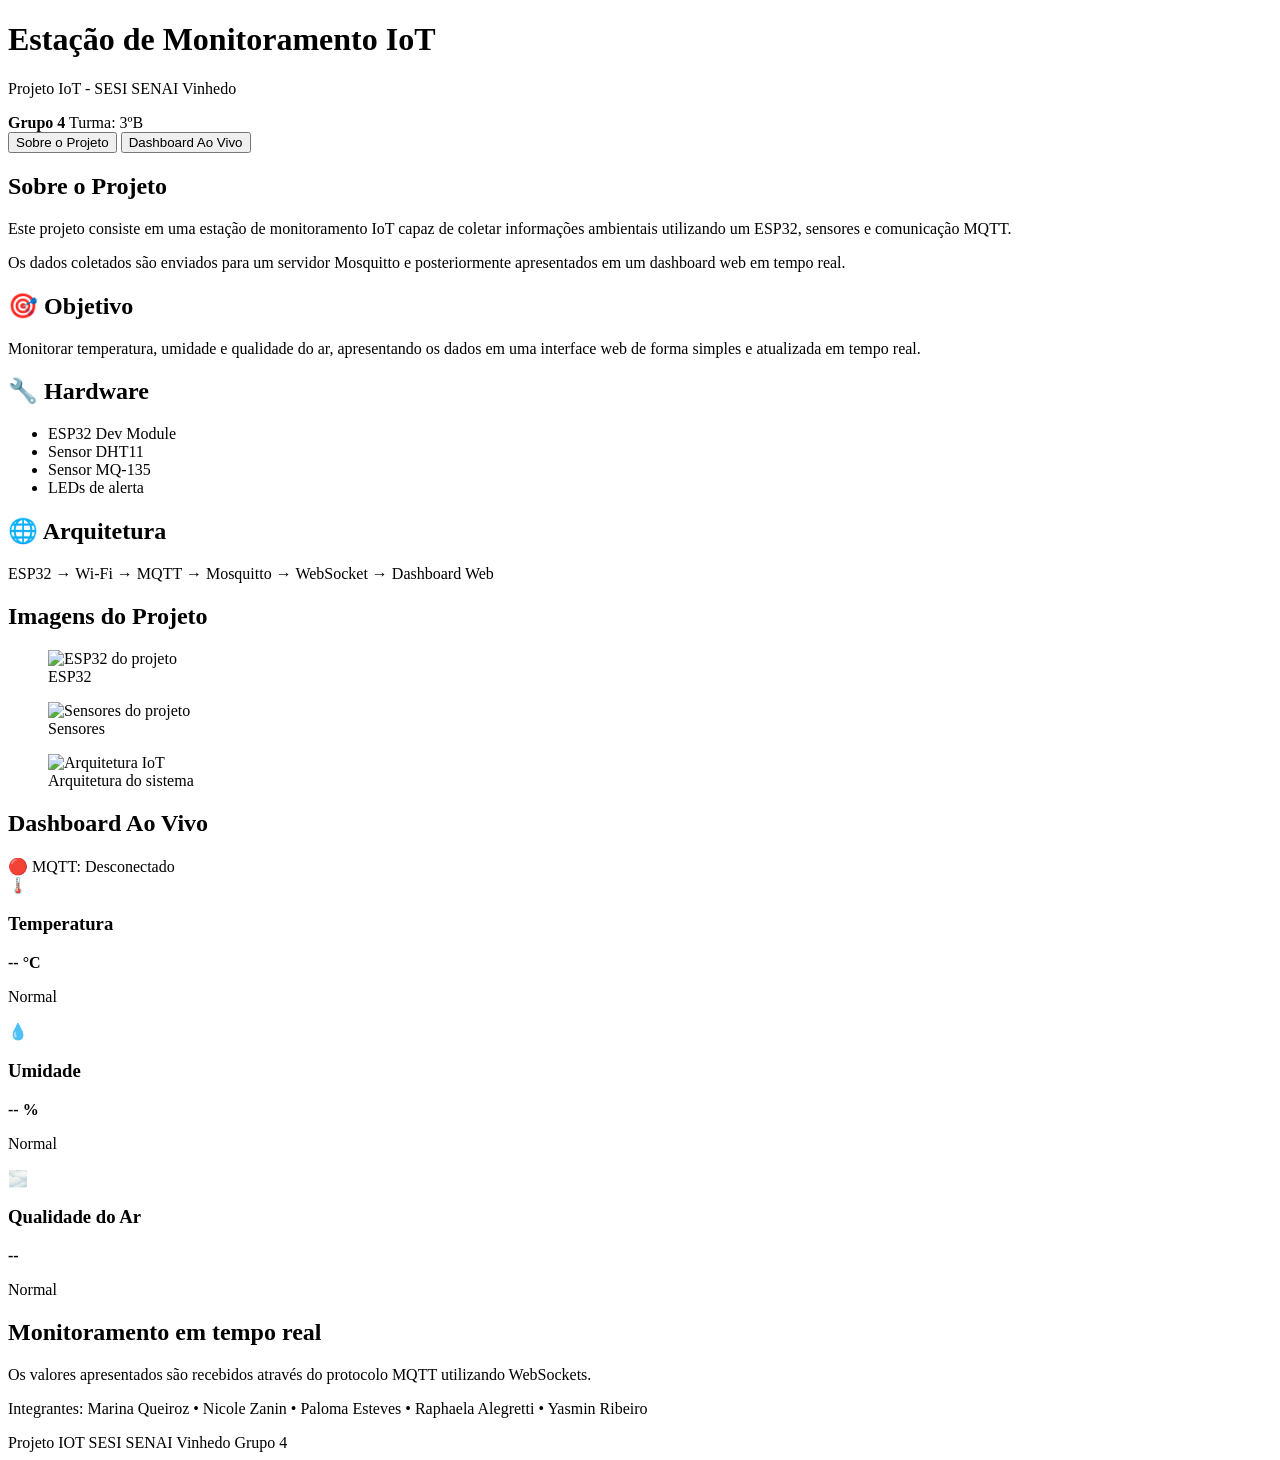
==== pages/index.html @ 0d3b6b22 "pastas certas" ====
<!DOCTYPE html>

<html lang="pt-BR">
<head>
    <meta charset="UTF-8">
    <meta name="viewport" content="width=device-width, initial-scale=1.0">

<title>Estação de Monitoramento IoT</title>

<link rel="stylesheet" href="index.css">

<!-- Biblioteca Paho MQTT -->
<script src="https://cdnjs.cloudflare.com/ajax/libs/paho-mqtt/1.0.1/mqttws31.min.js"></script>


</head>

<body>

<header class="cabecalho">
    <div class="titulo">
        <h1>Estação de Monitoramento IoT</h1>
        <p>Projeto IoT - SESI SENAI Vinhedo</p>
    </div>

    <div class="grupo">
        <strong>Grupo 4</strong>
        <span>Turma: 3ºB</span>
    </div>
</header>

<nav class="menu">
    <button id="btnSobre" class="ativo">Sobre o Projeto</button>
    <button id="btnDashboard">Dashboard Ao Vivo</button>
</nav>

<main>

    <!-- ================= SOBRE O PROJETO ================= -->

    <section id="sobre" class="pagina ativa">

        <article class="hero">
            <h2>Sobre o Projeto</h2>

            <p>
                Este projeto consiste em uma estação de monitoramento IoT
                capaz de coletar informações ambientais utilizando um ESP32,
                sensores e comunicação MQTT.
            </p>

            <p>
                Os dados coletados são enviados para um servidor Mosquitto
                e posteriormente apresentados em um dashboard web em tempo real.
            </p>
        </article>

        <section class="conteudo">

            <article class="card-info">
                <h2>🎯 Objetivo</h2>

                <p>
                    Monitorar temperatura, umidade e qualidade do ar,
                    apresentando os dados em uma interface web de forma
                    simples e atualizada em tempo real.
                </p>
            </article>

            <article class="card-info">
                <h2>🔧 Hardware</h2>

                <ul>
                    <li>ESP32 Dev Module</li>
                    <li>Sensor DHT11</li>
                    <li>Sensor MQ-135</li>
                    <li>LEDs de alerta</li>
                </ul>
            </article>

            <article class="card-info">
                <h2>🌐 Arquitetura</h2>

                <p>
                    ESP32 → Wi-Fi → MQTT → Mosquitto →
                    WebSocket → Dashboard Web
                </p>
            </article>

        </section>

        <section class="galeria">

            <h2>Imagens do Projeto</h2>

            <div class="imagens">

                <figure>
                    <img src="imagens/esp32.jpg" alt="ESP32 do projeto">
                    <figcaption>ESP32</figcaption>
                </figure>

                <figure>
                    <img src="imagens/sensores.jpg" alt="Sensores do projeto">
                    <figcaption>Sensores</figcaption>
                </figure>

                <figure>
                    <img src="imagens/arquitetura.jpg" alt="Arquitetura IoT">
                    <figcaption>Arquitetura do sistema</figcaption>
                </figure>

            </div>

        </section>

    </section>


    <!-- ================= DASHBOARD ================= -->

    <section id="dashboard" class="pagina">

        <section class="dashboard-header">
            <h2>Dashboard Ao Vivo</h2>

            <div id="status" class="status desconectado">
                🔴 MQTT: Desconectado
            </div>
        </section>


        <section class="dashboard">

            <article class="sensor-card temperatura">
                <div class="icone">🌡️</div>

                <h3>Temperatura</h3>

                <strong id="temperatura">-- °C</strong>

                <p id="alertaTemperatura">Normal</p>
            </article>


            <article class="sensor-card umidade">
                <div class="icone">💧</div>

                <h3>Umidade</h3>

                <strong id="umidade">-- %</strong>

                <p id="alertaUmidade">Normal</p>
            </article>


            <article class="sensor-card ar">
                <div class="icone">🌫️</div>

                <h3>Qualidade do Ar</h3>

                <strong id="qualidadeAr">--</strong>

                <p id="alertaAr">Normal</p>
            </article>

        </section>


        <section class="informacao">

            <h2>Monitoramento em tempo real</h2>

            <p>
                Os valores apresentados são recebidos através do protocolo
                MQTT utilizando WebSockets.
            </p>

        </section>

    </section>

</main>


<!-- ================= RODAPÉ ================= -->

<footer>

    <p>
        Integrantes:
        Marina Queiroz • Nicole Zanin • Paloma Esteves • Raphaela Alegretti • Yasmin Ribeiro
    </p>

    <div class="banner">
        Projeto IOT SESI SENAI Vinhedo Grupo 4
    </div>

</footer>


<!-- JavaScript -->
<script src="index.js"></script>

</body>
</html>
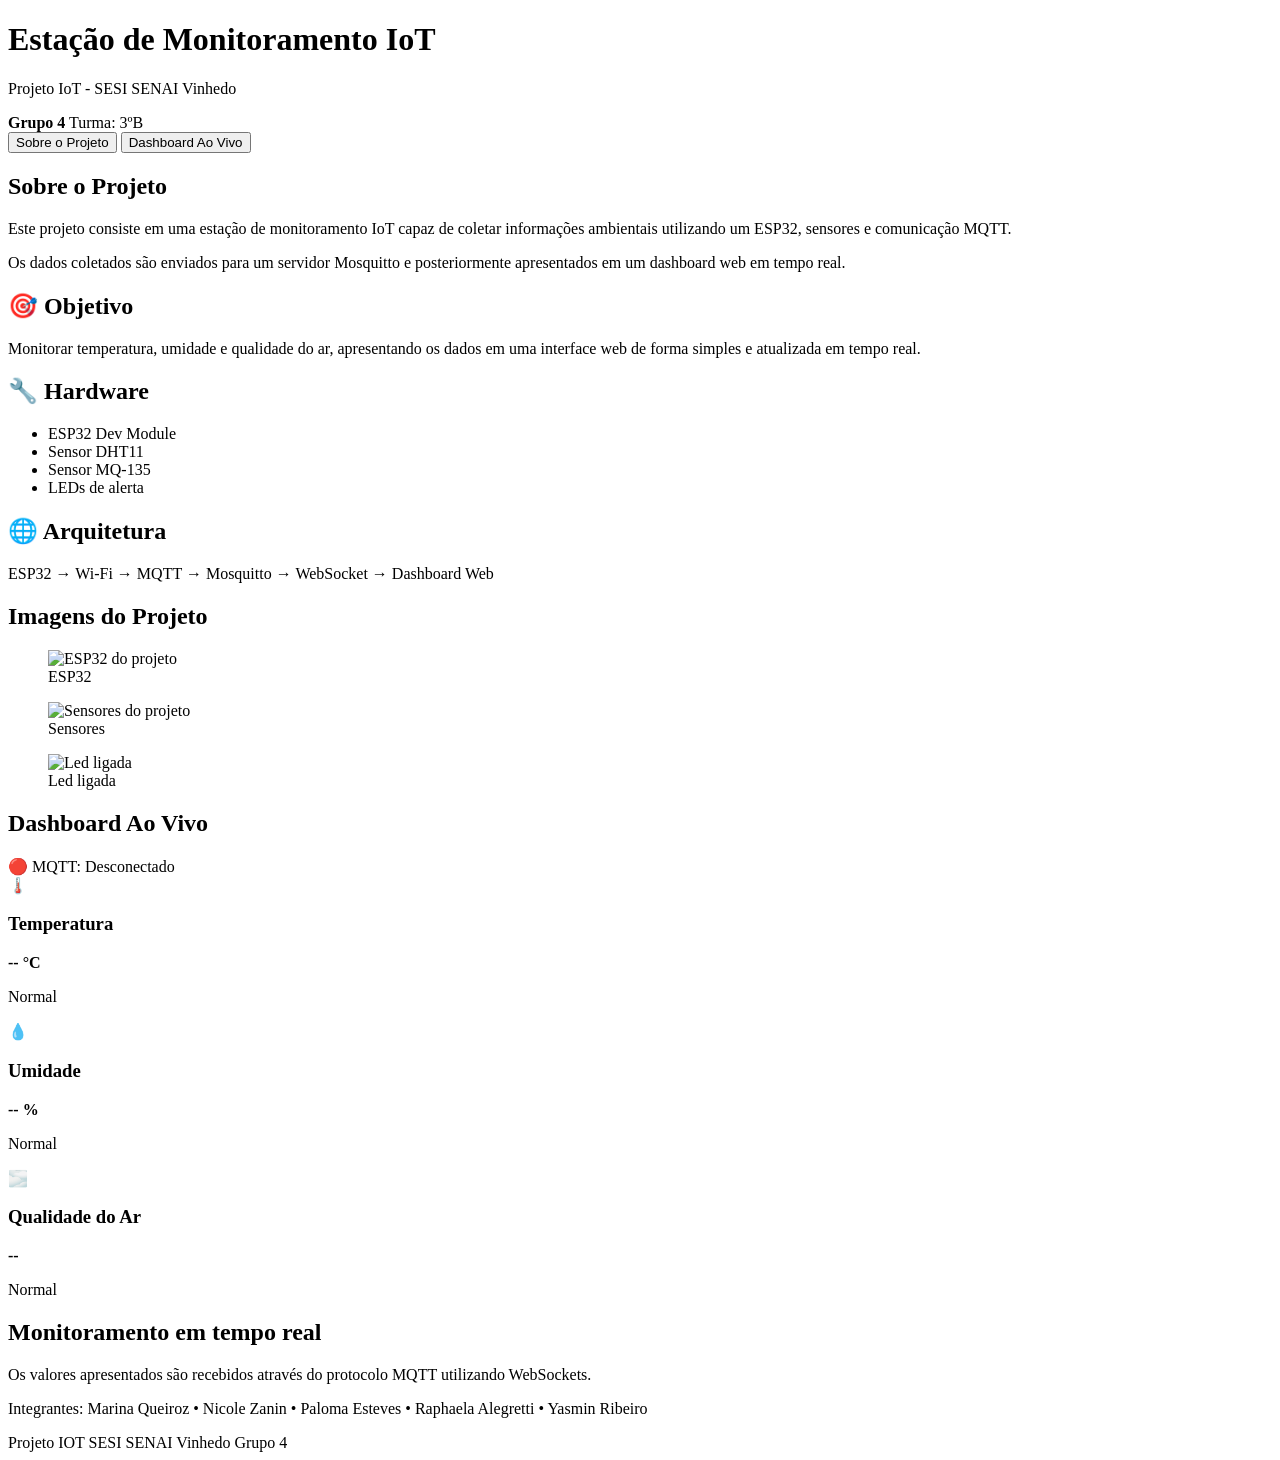
==== commit 35d3bfaa: "oi" ====
--- a/pages/index.html
+++ b/pages/index.html
@@ -96,18 +96,18 @@
             <div class="imagens">
 
                 <figure>
-                    <img src="imagens/esp32.jpg" alt="ESP32 do projeto">
+                    <img src="imagens/esp32.jpeg" alt="ESP32 do projeto">
                     <figcaption>ESP32</figcaption>
                 </figure>
 
                 <figure>
-                    <img src="imagens/sensores.jpg" alt="Sensores do projeto">
+                    <img src="imagens/mqsensor.jpg" alt="Sensores do projeto">
                     <figcaption>Sensores</figcaption>
                 </figure>
 
                 <figure>
-                    <img src="imagens/arquitetura.jpg" alt="Arquitetura IoT">
-                    <figcaption>Arquitetura do sistema</figcaption>
+                    <img src="imagens/led.jpeg" alt="Led ligada">
+                    <figcaption>Led ligada</figcaption>
                 </figure>
 
             </div>
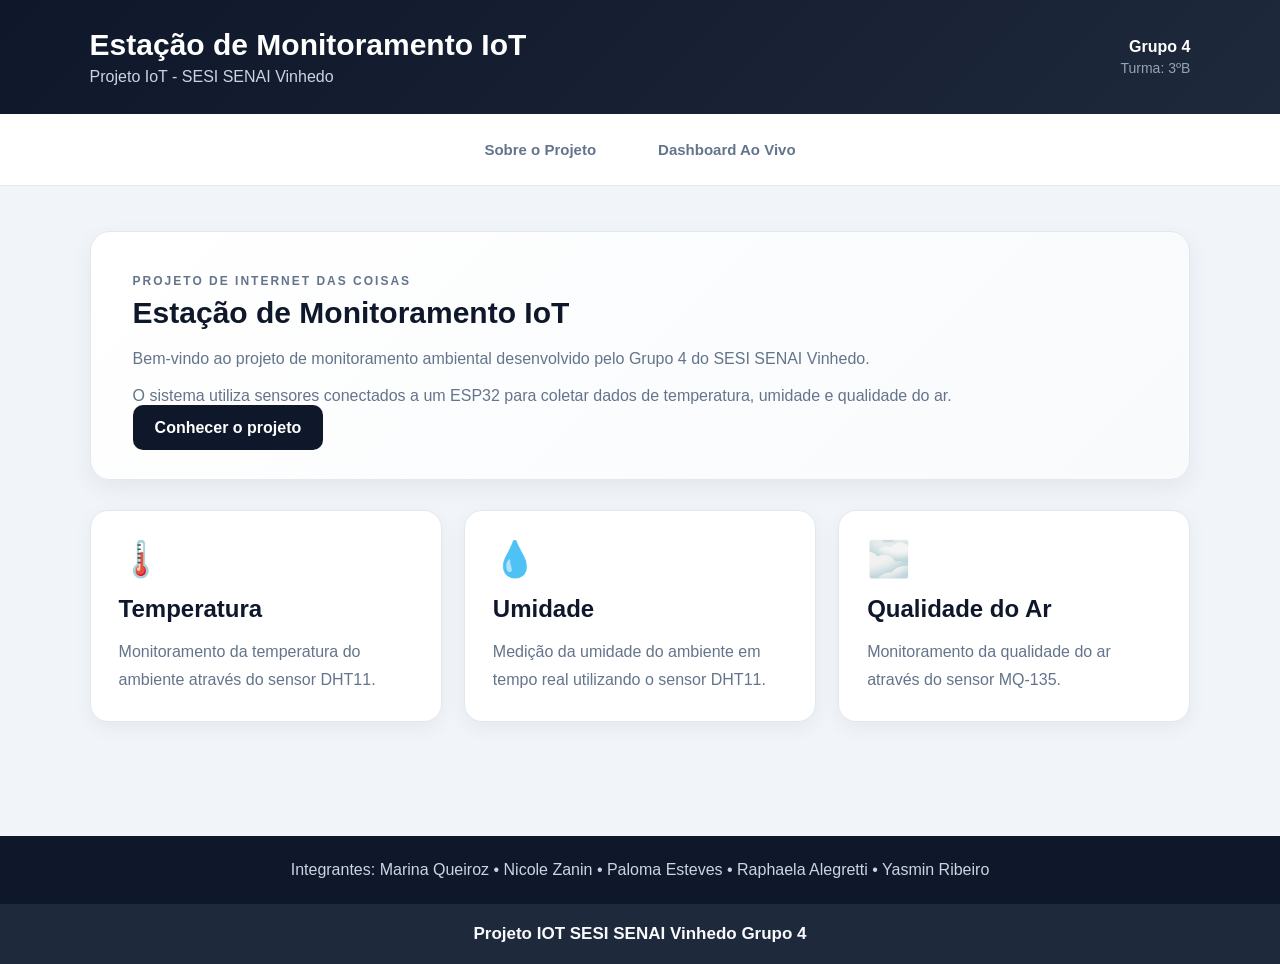
==== commit 6038b6da: "nova atualização" ====
--- a/pages/index.html
+++ b/pages/index.html
@@ -1,23 +1,19 @@
 <!DOCTYPE html>
+<html lang="pt-BR">
 
-<html lang="pt-BR">
 <head>
     <meta charset="UTF-8">
     <meta name="viewport" content="width=device-width, initial-scale=1.0">
 
-<title>Estação de Monitoramento IoT</title>
+    <title>Estação de Monitoramento IoT</title>
 
-<link rel="stylesheet" href="index.css">
-
-<!-- Biblioteca Paho MQTT -->
-<script src="https://cdnjs.cloudflare.com/ajax/libs/paho-mqtt/1.0.1/mqttws31.min.js"></script>
-
-
+    <link rel="stylesheet" href="../css/index.css">
 </head>
 
 <body>
 
 <header class="cabecalho">
+
     <div class="titulo">
         <h1>Estação de Monitoramento IoT</h1>
         <p>Projeto IoT - SESI SENAI Vinhedo</p>
@@ -27,154 +23,80 @@
         <strong>Grupo 4</strong>
         <span>Turma: 3ºB</span>
     </div>
+
 </header>
 
 <nav class="menu">
-    <button id="btnSobre" class="ativo">Sobre o Projeto</button>
-    <button id="btnDashboard">Dashboard Ao Vivo</button>
+    <a href="projeto.html">Sobre o Projeto</a>
+    <a href="dashb.html">Dashboard Ao Vivo</a>
 </nav>
 
 <main>
 
-    <!-- ================= SOBRE O PROJETO ================= -->
-
-    <section id="sobre" class="pagina ativa">
+    <section class="pagina">
 
         <article class="hero">
-            <h2>Sobre o Projeto</h2>
+
+            <span class="etiqueta">PROJETO DE INTERNET DAS COISAS</span>
+
+            <h2>Estação de Monitoramento IoT</h2>
 
             <p>
-                Este projeto consiste em uma estação de monitoramento IoT
-                capaz de coletar informações ambientais utilizando um ESP32,
-                sensores e comunicação MQTT.
+                Bem-vindo ao projeto de monitoramento ambiental desenvolvido
+                pelo Grupo 4 do SESI SENAI Vinhedo.
             </p>
 
             <p>
-                Os dados coletados são enviados para um servidor Mosquitto
-                e posteriormente apresentados em um dashboard web em tempo real.
+                O sistema utiliza sensores conectados a um ESP32 para
+                coletar dados de temperatura, umidade e qualidade do ar.
             </p>
+
+            <a href="projeto.html" class="botao">
+                Conhecer o projeto
+            </a>
+
         </article>
 
         <section class="conteudo">
 
             <article class="card-info">
-                <h2>🎯 Objetivo</h2>
+
+                <div class="card-icone">🌡️</div>
+
+                <h2>Temperatura</h2>
 
                 <p>
-                    Monitorar temperatura, umidade e qualidade do ar,
-                    apresentando os dados em uma interface web de forma
-                    simples e atualizada em tempo real.
+                    Monitoramento da temperatura do ambiente
+                    através do sensor DHT11.
                 </p>
+
             </article>
 
             <article class="card-info">
-                <h2>🔧 Hardware</h2>
 
-                <ul>
-                    <li>ESP32 Dev Module</li>
-                    <li>Sensor DHT11</li>
-                    <li>Sensor MQ-135</li>
-                    <li>LEDs de alerta</li>
-                </ul>
+                <div class="card-icone">💧</div>
+
+                <h2>Umidade</h2>
+
+                <p>
+                    Medição da umidade do ambiente em tempo real
+                    utilizando o sensor DHT11.
+                </p>
+
             </article>
 
             <article class="card-info">
-                <h2>🌐 Arquitetura</h2>
+
+                <div class="card-icone">🌫️</div>
+
+                <h2>Qualidade do Ar</h2>
 
                 <p>
-                    ESP32 → Wi-Fi → MQTT → Mosquitto →
-                    WebSocket → Dashboard Web
+                    Monitoramento da qualidade do ar através
+                    do sensor MQ-135.
                 </p>
+
             </article>
-
-        </section>
-
-        <section class="galeria">
-
-            <h2>Imagens do Projeto</h2>
-
-            <div class="imagens">
-
-                <figure>
-                    <img src="imagens/esp32.jpeg" alt="ESP32 do projeto">
-                    <figcaption>ESP32</figcaption>
-                </figure>
-
-                <figure>
-                    <img src="imagens/mqsensor.jpg" alt="Sensores do projeto">
-                    <figcaption>Sensores</figcaption>
-                </figure>
-
-                <figure>
-                    <img src="imagens/led.jpeg" alt="Led ligada">
-                    <figcaption>Led ligada</figcaption>
-                </figure>
-
-            </div>
-
-        </section>
-
-    </section>
-
-
-    <!-- ================= DASHBOARD ================= -->
-
-    <section id="dashboard" class="pagina">
-
-        <section class="dashboard-header">
-            <h2>Dashboard Ao Vivo</h2>
-
-            <div id="status" class="status desconectado">
-                🔴 MQTT: Desconectado
-            </div>
-        </section>
-
-
-        <section class="dashboard">
-
-            <article class="sensor-card temperatura">
-                <div class="icone">🌡️</div>
-
-                <h3>Temperatura</h3>
-
-                <strong id="temperatura">-- °C</strong>
-
-                <p id="alertaTemperatura">Normal</p>
-            </article>
-
-
-            <article class="sensor-card umidade">
-                <div class="icone">💧</div>
-
-                <h3>Umidade</h3>
-
-                <strong id="umidade">-- %</strong>
-
-                <p id="alertaUmidade">Normal</p>
-            </article>
-
-
-            <article class="sensor-card ar">
-                <div class="icone">🌫️</div>
-
-                <h3>Qualidade do Ar</h3>
-
-                <strong id="qualidadeAr">--</strong>
-
-                <p id="alertaAr">Normal</p>
-            </article>
-
-        </section>
-
-
-        <section class="informacao">
-
-            <h2>Monitoramento em tempo real</h2>
-
-            <p>
-                Os valores apresentados são recebidos através do protocolo
-                MQTT utilizando WebSockets.
-            </p>
 
         </section>
 
@@ -182,14 +104,11 @@
 
 </main>
 
-
-<!-- ================= RODAPÉ ================= -->
-
 <footer>
 
     <p>
-        Integrantes:
-        Marina Queiroz • Nicole Zanin • Paloma Esteves • Raphaela Alegretti • Yasmin Ribeiro
+        Integrantes: Marina Queiroz • Nicole Zanin • Paloma Esteves •
+        Raphaela Alegretti • Yasmin Ribeiro
     </p>
 
     <div class="banner">
@@ -198,9 +117,5 @@
 
 </footer>
 
-
-<!-- JavaScript -->
-<script src="index.js"></script>
-
 </body>
-</html>
+</html>
--- a/css/index.css
+++ b/css/index.css
@@ -0,0 +1,530 @@
+* {
+    margin: 0;
+    padding: 0;
+    box-sizing: border-box;
+}
+
+body {
+    font-family: Arial, sans-serif;
+    background: #f1f5f9;
+    color: #1e293b;
+}
+
+/* =========================
+CABEÇALHO
+========================= */
+
+.cabecalho {
+    background: linear-gradient(135deg, #0f172a, #1e293b);
+    color: white;
+    padding: 28px 7%;
+    display: flex;
+    justify-content: space-between;
+    align-items: center;
+    box-shadow: 0 4px 15px rgba(0, 0, 0, 0.15);
+}
+
+.titulo h1 {
+    font-size: 30px;
+    margin-bottom: 6px;
+}
+
+.titulo p {
+    color: #cbd5e1;
+}
+
+.grupo {
+    display: flex;
+    flex-direction: column;
+    text-align: right;
+    gap: 4px;
+}
+
+.grupo strong {
+    font-size: 16px;
+}
+
+.grupo span {
+    color: #94a3b8;
+    font-size: 14px;
+}
+
+/* =========================
+MENU
+========================= */
+
+.menu {
+    background: white;
+    display: flex;
+    justify-content: center;
+    gap: 12px;
+    padding: 15px;
+    border-bottom: 1px solid #e2e8f0;
+}
+
+.menu a {
+    text-decoration: none;
+    color: #64748b;
+    padding: 12px 25px;
+    border-radius: 10px;
+    font-size: 15px;
+    font-weight: bold;
+    transition: 0.3s;
+}
+
+.menu a:hover {
+    background: #f1f5f9;
+    color: #0f172a;
+}
+
+.menu a.ativo {
+    background: #0f172a;
+    color: white;
+    box-shadow: 0 4px 10px rgba(15, 23, 42, 0.25);
+}
+
+/* =========================
+PÁGINA
+========================= */
+
+.pagina {
+    padding: 45px 7%;
+    min-height: 600px;
+}
+
+/* =========================
+HERO
+========================= */
+
+.hero {
+    background: linear-gradient(135deg, #ffffff, #f8fafc);
+    padding: 42px;
+    border-radius: 20px;
+    margin-bottom: 30px;
+    border: 1px solid #e2e8f0;
+    box-shadow: 0 8px 25px rgba(15, 23, 42, 0.06);
+}
+
+.etiqueta,
+.titulo-menor,
+.titulo-secao > span {
+    display: block;
+    color: #64748b;
+    font-size: 12px;
+    font-weight: bold;
+    letter-spacing: 2px;
+    margin-bottom: 8px;
+}
+
+.hero h2 {
+    font-size: 30px;
+    margin-bottom: 15px;
+    color: #0f172a;
+}
+
+.hero p {
+    line-height: 1.7;
+    margin-bottom: 10px;
+    color: #64748b;
+}
+
+/* =========================
+CARDS
+========================= */
+
+.conteudo {
+    display: grid;
+    grid-template-columns: repeat(3, 1fr);
+    gap: 22px;
+}
+
+.card-info {
+    background: white;
+    padding: 28px;
+    border-radius: 18px;
+    border: 1px solid #e2e8f0;
+    box-shadow: 0 6px 20px rgba(15, 23, 42, 0.05);
+    transition: 0.3s;
+}
+
+.card-info:hover {
+    transform: translateY(-5px);
+    box-shadow: 0 12px 30px rgba(15, 23, 42, 0.1);
+}
+
+.card-icone {
+    font-size: 35px;
+    margin-bottom: 15px;
+}
+
+.card-info h2 {
+    margin-bottom: 15px;
+    color: #0f172a;
+}
+
+.card-info p,
+.card-info li {
+    line-height: 1.7;
+    color: #64748b;
+}
+
+.card-info ul {
+    padding-left: 20px;
+}
+
+/* =========================
+GALERIA
+========================= */
+
+.galeria {
+    margin-top: 45px;
+}
+
+.titulo-secao {
+    margin-bottom: 20px;
+}
+
+.titulo-secao h2 {
+    color: #0f172a;
+}
+
+.imagens {
+    display: grid;
+    grid-template-columns: repeat(3, 1fr);
+    gap: 22px;
+}
+
+.imagens figure {
+    background: white;
+    border-radius: 18px;
+    overflow: hidden;
+    border: 1px solid #e2e8f0;
+    box-shadow: 0 6px 20px rgba(15, 23, 42, 0.06);
+    transition: 0.3s;
+}
+
+.imagens figure:hover {
+    transform: translateY(-5px);
+    box-shadow: 0 12px 30px rgba(15, 23, 42, 0.12);
+}
+
+.imagens img {
+    width: 100%;
+    height: 220px;
+    object-fit: cover;
+    display: block;
+    transition: 0.4s;
+}
+
+.imagens figure:hover img {
+    transform: scale(1.04);
+}
+
+.imagens figcaption {
+    padding: 17px;
+    display: flex;
+    flex-direction: column;
+    gap: 5px;
+}
+
+.imagens figcaption strong {
+    color: #334155;
+}
+
+.imagens figcaption span {
+    color: #94a3b8;
+    font-size: 14px;
+}
+
+/* =========================
+INFORMAÇÃO
+========================= */
+
+.informacao {
+    background: white;
+    padding: 30px;
+    margin-top: 35px;
+    border-radius: 18px;
+    border: 1px solid #e2e8f0;
+    box-shadow: 0 6px 20px rgba(15, 23, 42, 0.05);
+
+    display: flex;
+    justify-content: space-between;
+    align-items: center;
+    gap: 30px;
+}
+
+.informacao h2 {
+    margin-bottom: 10px;
+    color: #0f172a;
+}
+
+.informacao p {
+    color: #64748b;
+    line-height: 1.7;
+}
+
+.info-icone {
+    font-size: 45px;
+}
+
+.botao {
+    background: #0f172a;
+    color: white;
+    text-decoration: none;
+    padding: 14px 22px;
+    border-radius: 10px;
+    font-weight: bold;
+    white-space: nowrap;
+    transition: 0.3s;
+}
+
+.botao:hover {
+    background: #334155;
+    transform: translateY(-2px);
+}
+
+/* =========================
+DASHBOARD
+========================= */
+
+.dashboard-header {
+    display: flex;
+    justify-content: space-between;
+    align-items: center;
+    margin-bottom: 30px;
+}
+
+.dashboard-header h2 {
+    font-size: 30px;
+    color: #0f172a;
+}
+
+.dashboard-header p {
+    margin-top: 6px;
+    color: #64748b;
+}
+
+/* =========================
+STATUS MQTT
+========================= */
+
+.status {
+    padding: 12px 18px;
+    border-radius: 30px;
+    font-weight: bold;
+    font-size: 14px;
+}
+
+.status.desconectado {
+    background: #fee2e2;
+    color: #991b1b;
+}
+
+.status.conectado {
+    background: #dcfce7;
+    color: #166534;
+}
+
+/* =========================
+CARDS DOS SENSORES
+========================= */
+
+.dashboard {
+    display: grid;
+    grid-template-columns: repeat(3, 1fr);
+    gap: 25px;
+}
+
+.sensor-card {
+    background: white;
+    padding: 30px;
+    border-radius: 20px;
+    border: 1px solid #e2e8f0;
+    box-shadow: 0 8px 25px rgba(15, 23, 42, 0.06);
+    transition: 0.3s;
+}
+
+.sensor-card:hover {
+    transform: translateY(-6px);
+    box-shadow: 0 15px 35px rgba(15, 23, 42, 0.12);
+}
+
+.sensor-topo {
+    display: flex;
+    justify-content: space-between;
+    align-items: center;
+}
+
+.sensor-card .icone {
+    font-size: 40px;
+}
+
+.sensor-label {
+    background: #f1f5f9;
+    color: #64748b;
+    padding: 6px 10px;
+    border-radius: 8px;
+    font-size: 12px;
+    font-weight: bold;
+}
+
+.sensor-card h3 {
+    margin-top: 20px;
+    color: #475569;
+    font-size: 17px;
+}
+
+.sensor-card strong {
+    font-size: 42px;
+    display: block;
+    margin: 12px 0;
+    color: #0f172a;
+}
+
+.alerta {
+    color: #64748b;
+    font-size: 14px;
+}
+
+/* =========================
+ARQUITETURA
+========================= */
+
+.arquitetura-mini {
+    background: white;
+    border: 1px solid #e2e8f0;
+    border-radius: 18px;
+    padding: 25px;
+    margin-top: 25px;
+
+    display: flex;
+    align-items: center;
+    justify-content: center;
+    gap: 20px;
+
+    box-shadow: 0 6px 20px rgba(15, 23, 42, 0.05);
+}
+
+.etapa {
+    text-align: center;
+    display: flex;
+    flex-direction: column;
+    gap: 5px;
+}
+
+.etapa span {
+    font-size: 11px;
+    color: #94a3b8;
+    font-weight: bold;
+}
+
+.etapa strong {
+    color: #0f172a;
+}
+
+.etapa small {
+    color: #94a3b8;
+}
+
+.seta {
+    color: #94a3b8;
+    font-size: 22px;
+}
+
+/* =========================
+BANNER DO DASHBOARD
+========================= */
+
+.banner-dashboard {
+    margin-top: 30px;
+    background: linear-gradient(135deg, #0f172a, #1e293b);
+    color: white;
+    padding: 22px;
+    border-radius: 15px;
+    text-align: center;
+    font-size: 17px;
+    font-weight: bold;
+}
+
+/* =========================
+RODAPÉ
+========================= */
+
+footer {
+    margin-top: 50px;
+    background: #0f172a;
+    color: white;
+    text-align: center;
+}
+
+footer > p {
+    padding: 25px;
+    color: #cbd5e1;
+}
+
+.banner {
+    background: #1e293b;
+    padding: 20px;
+    font-size: 17px;
+    font-weight: bold;
+    color: #f8fafc;
+}
+
+/* =========================
+CELULAR
+========================= */
+
+@media (max-width: 800px) {
+
+    .cabecalho {
+        flex-direction: column;
+        text-align: center;
+        gap: 15px;
+    }
+
+    .grupo {
+        text-align: center;
+    }
+
+    .menu {
+        flex-wrap: wrap;
+    }
+
+    .menu a {
+        padding: 10px 16px;
+    }
+
+    .pagina {
+        padding: 30px 5%;
+    }
+
+    .conteudo,
+    .imagens,
+    .dashboard {
+        grid-template-columns: 1fr;
+    }
+
+    .dashboard-header {
+        flex-direction: column;
+        gap: 20px;
+        align-items: flex-start;
+    }
+
+    .hero {
+        padding: 28px;
+    }
+
+    .informacao {
+        flex-direction: column;
+        align-items: flex-start;
+    }
+
+    .arquitetura-mini {
+        flex-direction: column;
+    }
+
+    .seta {
+        transform: rotate(90deg);
+    }
+}
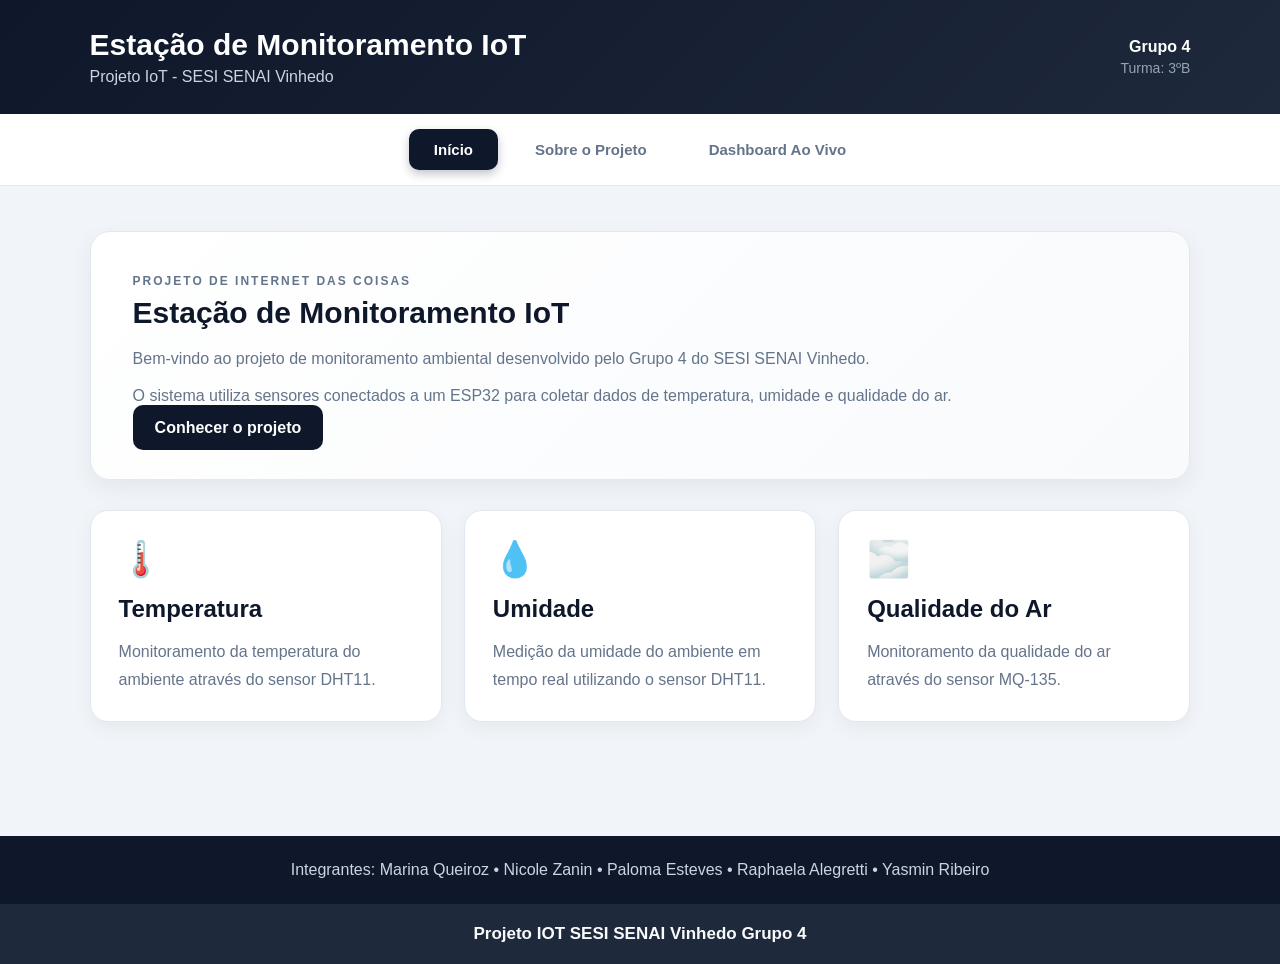
==== commit 86e4555e: "nova atualização" ====
--- a/pages/index.html
+++ b/pages/index.html
@@ -4,7 +4,6 @@
 <head>
     <meta charset="UTF-8">
     <meta name="viewport" content="width=device-width, initial-scale=1.0">
-
     <title>Estação de Monitoramento IoT</title>
 
     <link rel="stylesheet" href="../css/index.css">
@@ -27,6 +26,7 @@
 </header>
 
 <nav class="menu">
+    <a href="index.html" class="ativo">Início</a>
     <a href="projeto.html">Sobre o Projeto</a>
     <a href="dashb.html">Dashboard Ao Vivo</a>
 </nav>
